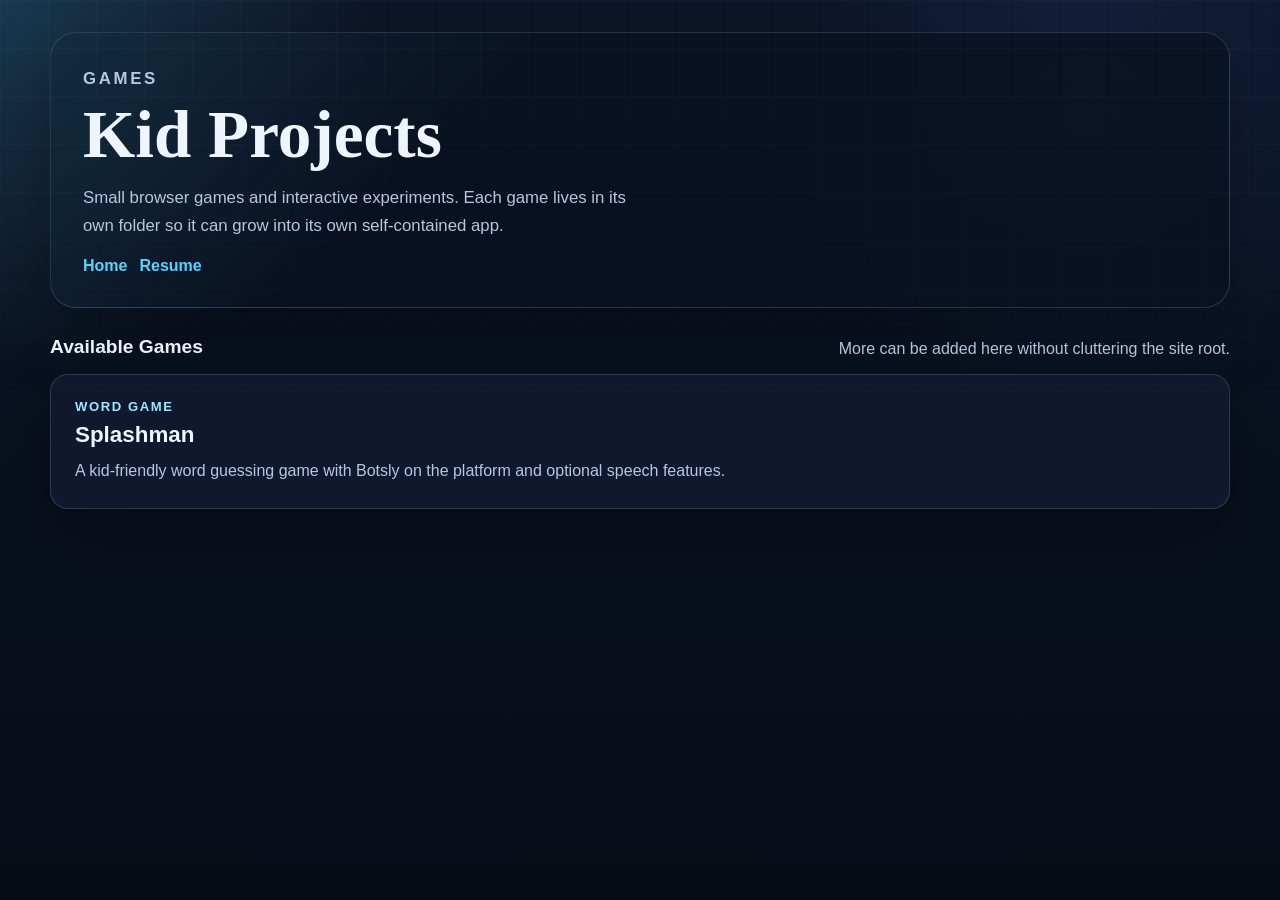
==== games/index.html @ fefb2857 "Restructure site to clean it up a bit" ====
<!DOCTYPE html>
<html lang="en">
<head>
  <meta charset="UTF-8">
  <meta name="viewport" content="width=device-width, initial-scale=1.0">
  <meta name="description" content="Games and playful experiments by Michael Smith.">
  <title>Games | Michael Smith</title>
  <link rel="stylesheet" href="../shared/css/hub.css">
</head>
<body>
  <main class="site-shell">
    <section class="hero">
      <p class="eyebrow">Games</p>
      <h1>Kid Projects</h1>
      <p>
        Small browser games and interactive experiments. Each game lives in its own folder so it can grow into its
        own self-contained app.
      </p>
      <div class="link-row">
        <a class="text-link" href="../index.html">Home</a>
        <a class="text-link" href="../resume/index.html">Resume</a>
      </div>
    </section>

    <section class="section">
      <div class="section-header">
        <h2>Available Games</h2>
        <p>More can be added here without cluttering the site root.</p>
      </div>
      <div class="card-grid">
        <a class="card" href="./splashman/">
          <p class="card-label">Word Game</p>
          <h2 class="card-title">Splashman</h2>
          <p class="card-copy">
            A kid-friendly word guessing game with Botsly on the platform and optional speech features.
          </p>
        </a>
      </div>
    </section>
  </main>
</body>
</html>
---- shared/css/hub.css ----
:root {
  --bg: #08111f;
  --bg-soft: #0f1b31;
  --panel: rgba(10, 18, 33, 0.86);
  --panel-strong: rgba(16, 26, 46, 0.96);
  --text: #eef5ff;
  --muted: #b5c8df;
  --line: rgba(136, 164, 194, 0.24);
  --accent: #52d5ff;
  --accent-soft: #9be9ff;
  --shadow: 0 26px 70px rgba(0, 0, 0, 0.32);
  --radius: 26px;
  --radius-sm: 18px;
  --body-font: "Aptos", "Segoe UI Variable Text", "Segoe UI", sans-serif;
  --display-font: "Iowan Old Style", "Palatino Linotype", "Book Antiqua", serif;
}

* {
  box-sizing: border-box;
}

body {
  margin: 0;
  min-height: 100vh;
  font-family: var(--body-font);
  color: var(--text);
  background:
    radial-gradient(circle at top left, rgba(82, 213, 255, 0.18), transparent 24%),
    radial-gradient(circle at 85% 12%, rgba(88, 125, 255, 0.12), transparent 22%),
    linear-gradient(180deg, #0d1628 0%, #09111f 52%, #060c16 100%);
}

body::before {
  content: "";
  position: fixed;
  inset: 0;
  pointer-events: none;
  background-image:
    linear-gradient(rgba(255, 255, 255, 0.04) 1px, transparent 1px),
    linear-gradient(90deg, rgba(255, 255, 255, 0.03) 1px, transparent 1px);
  background-size: 48px 48px;
  mask-image: linear-gradient(180deg, rgba(0, 0, 0, 0.65), transparent 76%);
}

.site-shell {
  width: min(100% - 32px, 1180px);
  margin: 0 auto;
  padding: 32px 0 56px;
}

.hero {
  padding: 32px;
  border: 1px solid var(--line);
  border-radius: var(--radius);
  background:
    linear-gradient(135deg, rgba(82, 213, 255, 0.12), transparent 34%),
    var(--panel);
  box-shadow: var(--shadow);
}

.eyebrow {
  margin: 0 0 10px;
  font-size: 0.86rem;
  font-weight: 700;
  letter-spacing: 0.16em;
  text-transform: uppercase;
  color: var(--accent-soft);
}

.hero h1 {
  margin: 0;
  font-family: var(--display-font);
  font-size: clamp(2.3rem, 6vw, 4.2rem);
  line-height: 0.96;
}

.hero p {
  max-width: 60ch;
  color: var(--muted);
  font-size: 1.05rem;
  line-height: 1.65;
}

.section {
  margin-top: 28px;
}

.section-header {
  display: flex;
  justify-content: space-between;
  align-items: end;
  gap: 16px;
  margin-bottom: 16px;
}

.section-header h2 {
  margin: 0;
  font-size: 1.2rem;
}

.section-header p {
  margin: 0;
  color: var(--muted);
}

.card-grid {
  display: grid;
  gap: 18px;
  grid-template-columns: repeat(auto-fit, minmax(240px, 1fr));
}

.card {
  display: block;
  padding: 24px;
  border: 1px solid var(--line);
  border-radius: var(--radius-sm);
  background: var(--panel-strong);
  color: inherit;
  text-decoration: none;
  box-shadow: var(--shadow);
  transition: transform 160ms ease, border-color 160ms ease, background 160ms ease;
}

.card:hover,
.card:focus-visible {
  transform: translateY(-2px);
  border-color: rgba(82, 213, 255, 0.5);
  background: rgba(18, 30, 52, 0.98);
}

.card-label {
  margin: 0 0 8px;
  color: var(--accent-soft);
  font-size: 0.82rem;
  font-weight: 700;
  letter-spacing: 0.12em;
  text-transform: uppercase;
}

.card-title {
  margin: 0 0 10px;
  font-size: 1.4rem;
}

.card-copy {
  margin: 0;
  color: var(--muted);
  line-height: 1.6;
}

.link-row {
  display: flex;
  flex-wrap: wrap;
  gap: 12px;
  margin-top: 18px;
}

.text-link {
  color: var(--accent);
  text-decoration: none;
  font-weight: 700;
}

.text-link:hover,
.text-link:focus-visible {
  text-decoration: underline;
}

@media (max-width: 720px) {
  .site-shell {
    width: min(100% - 20px, 1180px);
    padding-top: 20px;
  }

  .hero {
    padding: 24px;
  }

  .section-header {
    align-items: start;
    flex-direction: column;
  }
}
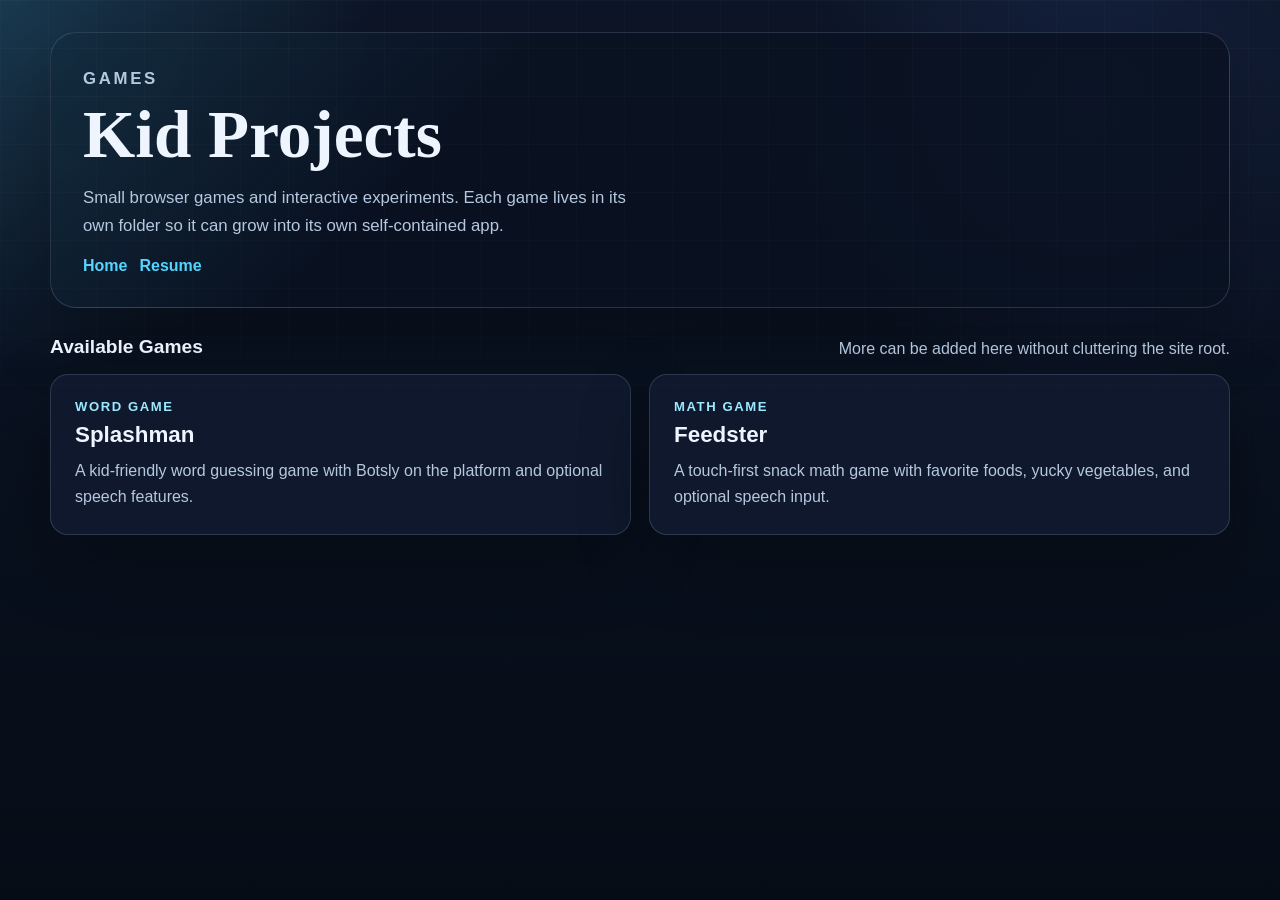
==== commit 1eeca9af: "Add Feedster static game MVP" ====
--- a/games/index.html
+++ b/games/index.html
@@ -35,6 +35,13 @@
             A kid-friendly word guessing game with Botsly on the platform and optional speech features.
           </p>
         </a>
+        <a class="card" href="./feedster/">
+          <p class="card-label">Math Game</p>
+          <h2 class="card-title">Feedster</h2>
+          <p class="card-copy">
+            A touch-first snack math game with favorite foods, yucky vegetables, and optional speech input.
+          </p>
+        </a>
       </div>
     </section>
   </main>
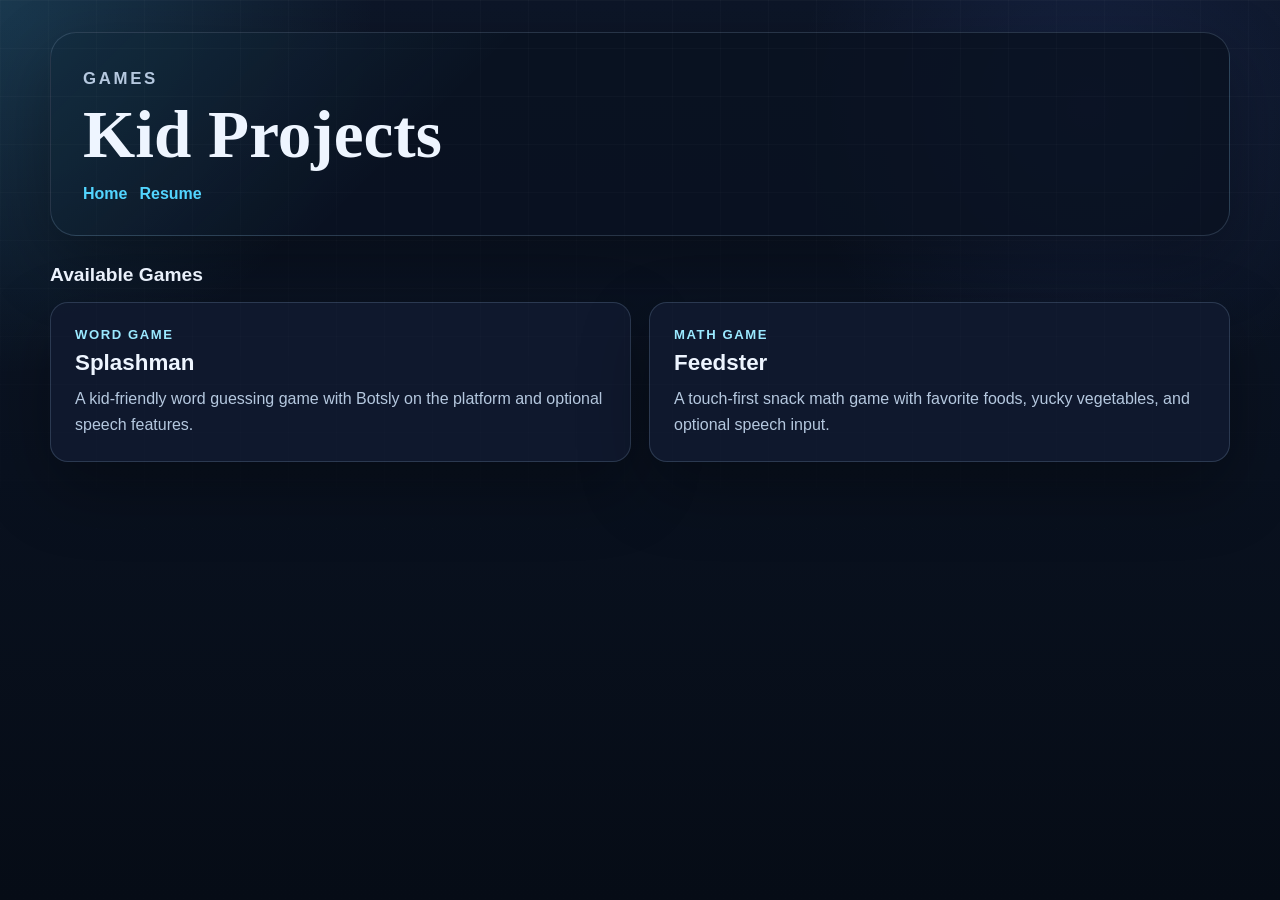
==== commit 436df6ca: "Remove some of the useless text on the games index" ====
--- a/games/index.html
+++ b/games/index.html
@@ -12,10 +12,6 @@
     <section class="hero">
       <p class="eyebrow">Games</p>
       <h1>Kid Projects</h1>
-      <p>
-        Small browser games and interactive experiments. Each game lives in its own folder so it can grow into its
-        own self-contained app.
-      </p>
       <div class="link-row">
         <a class="text-link" href="../index.html">Home</a>
         <a class="text-link" href="../resume/index.html">Resume</a>
@@ -25,7 +21,6 @@
     <section class="section">
       <div class="section-header">
         <h2>Available Games</h2>
-        <p>More can be added here without cluttering the site root.</p>
       </div>
       <div class="card-grid">
         <a class="card" href="./splashman/">
